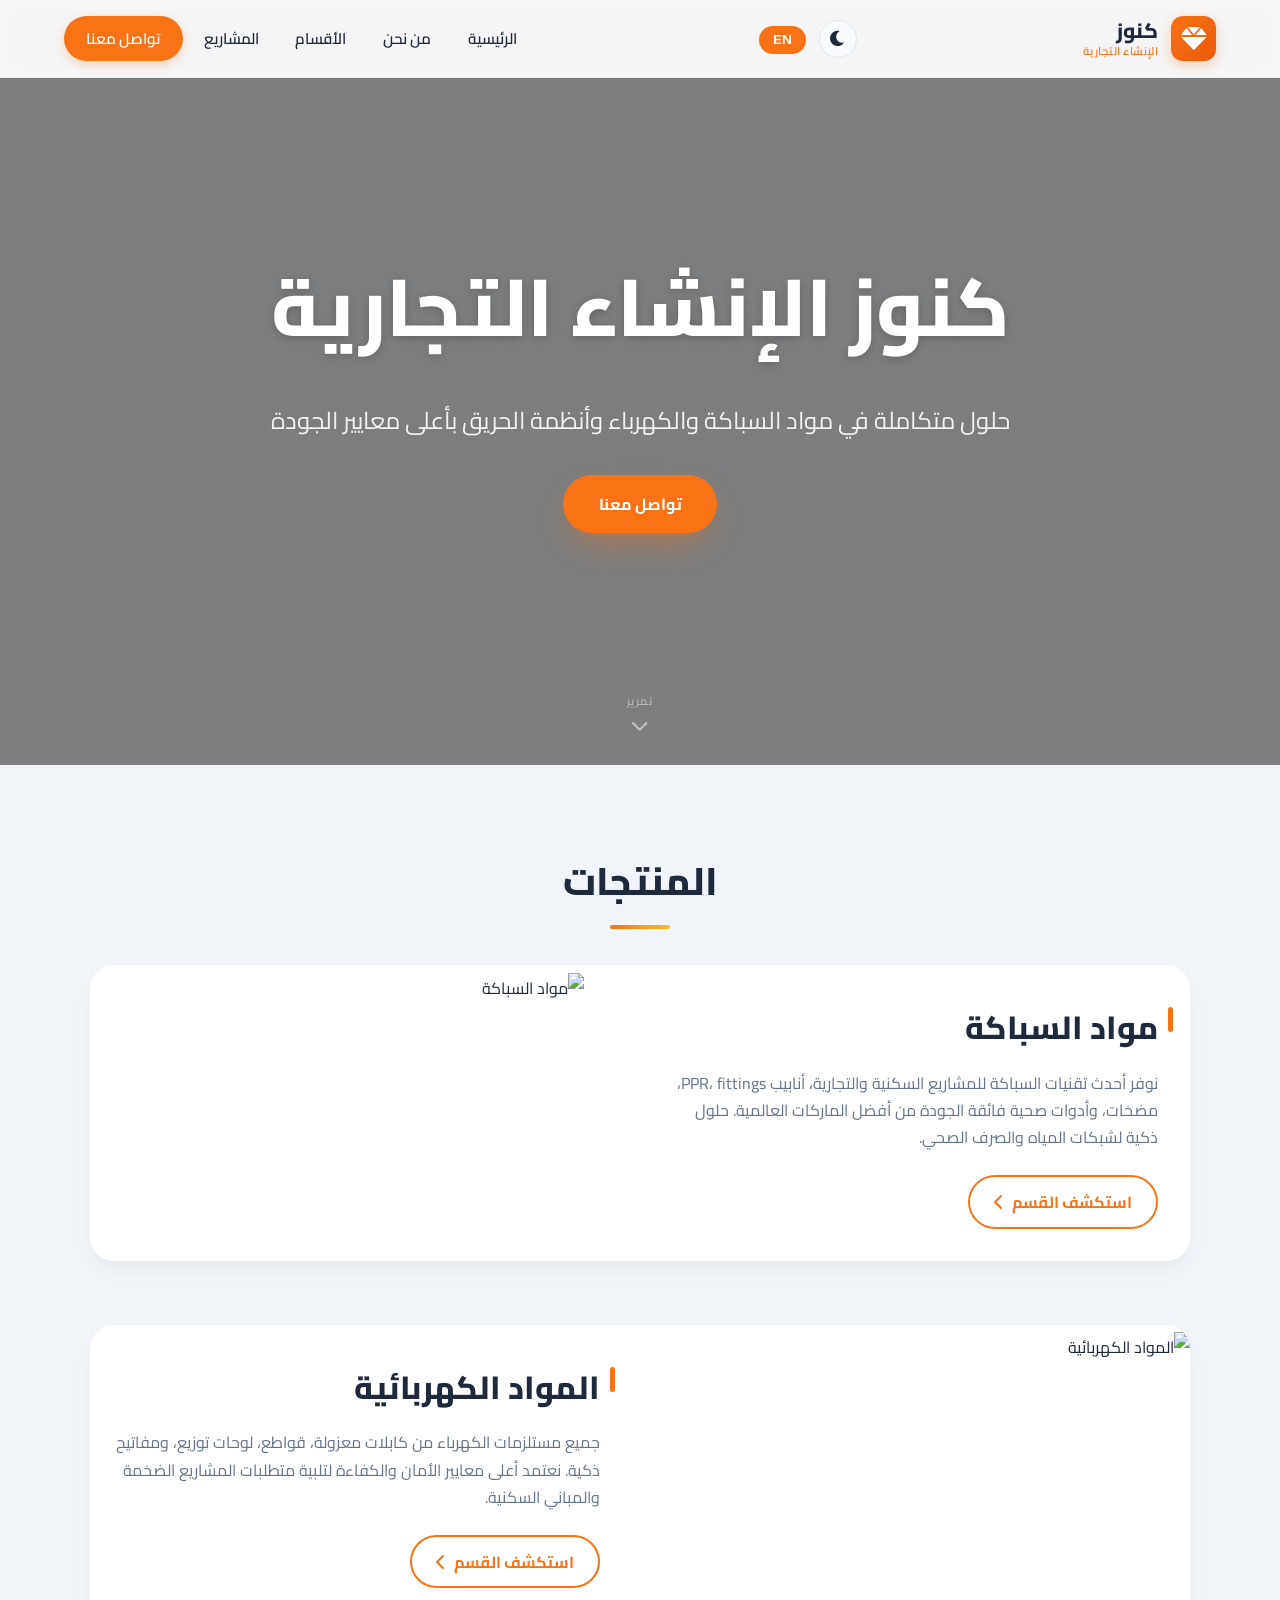
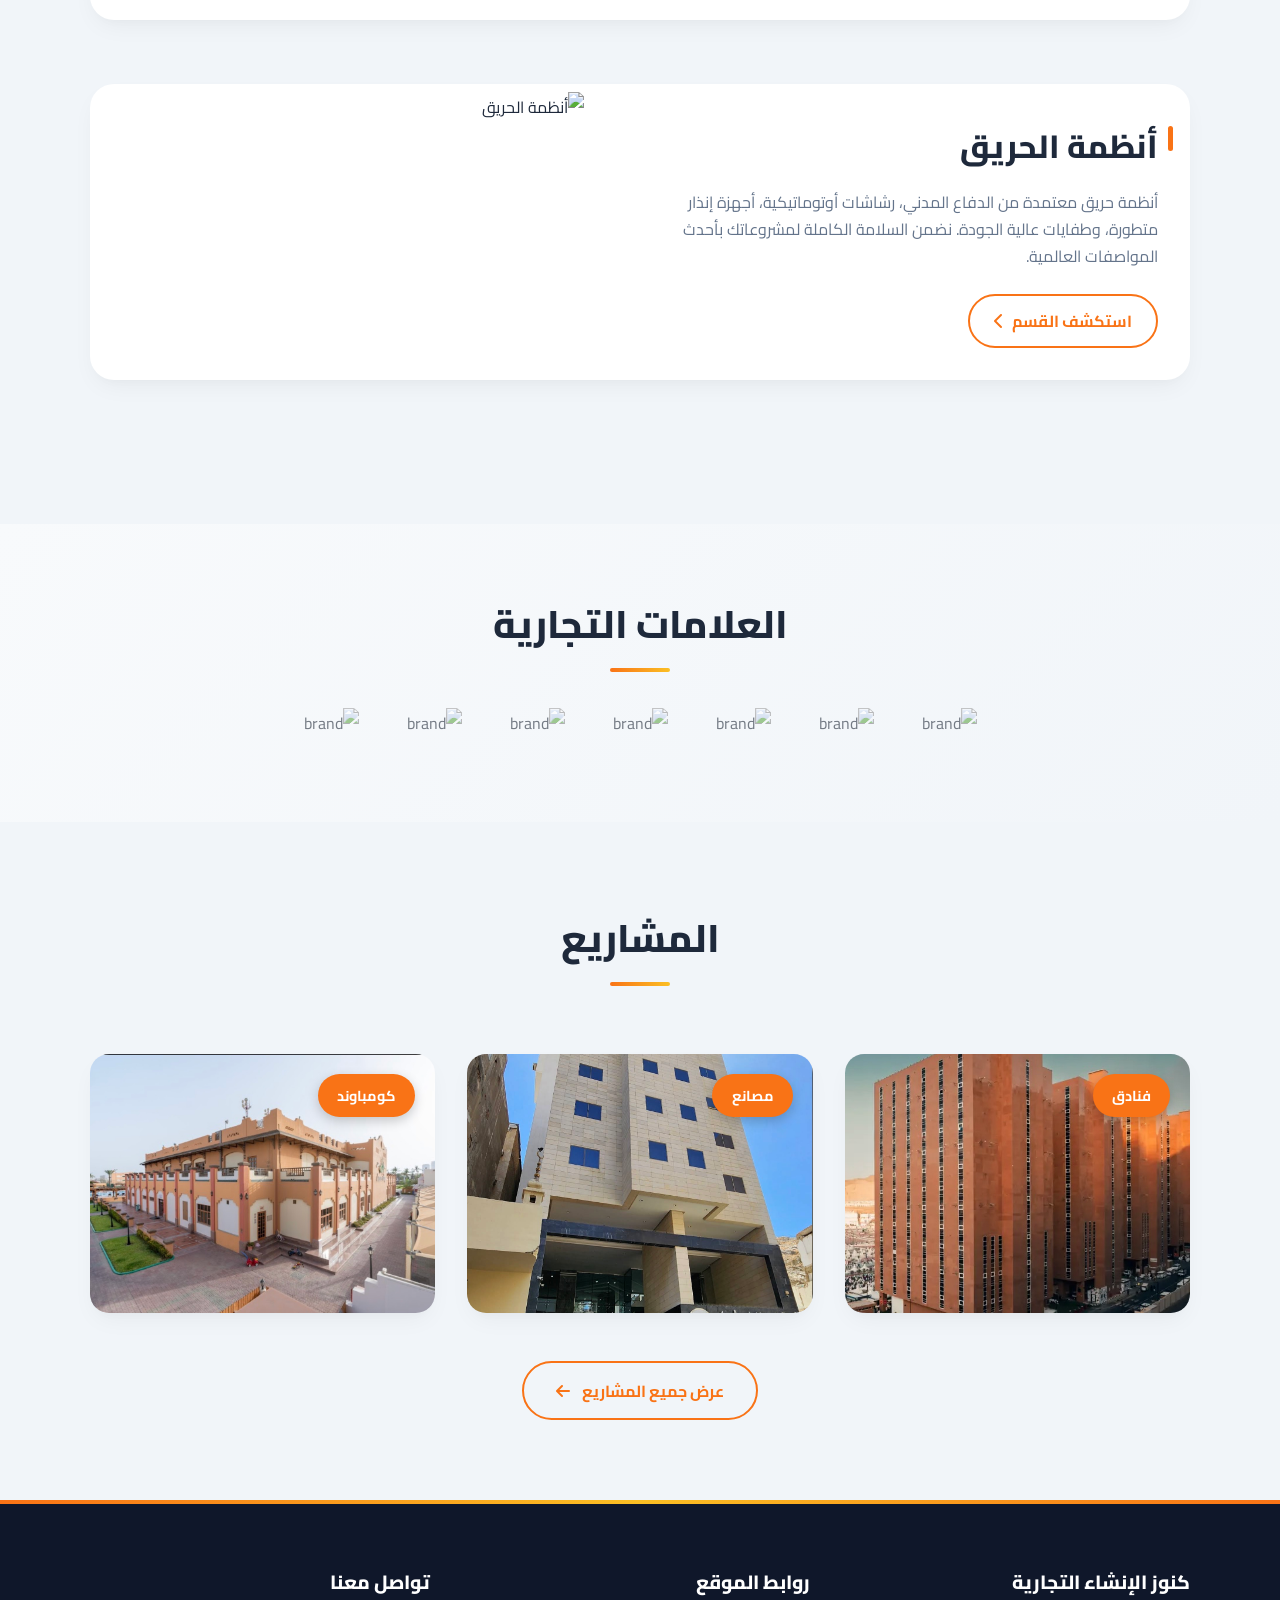
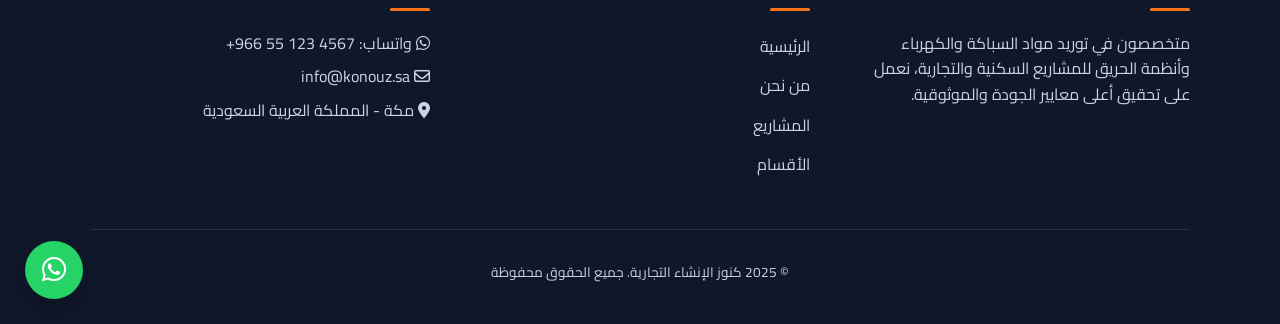
==== index.html @ ad643f0a "Add files via upload" ====
<!DOCTYPE html>
<html lang="ar" dir="rtl">

<head>
    <meta charset="UTF-8">
    <meta name="viewport" content="width=device-width, initial-scale=1.0, viewport-fit=cover">
    <title>كنوز الإنشاء التجارية | مورد معتمد لمواد السباكة والكهرباء وأنظمة الحريق في السعودية</title>
    <meta name="description"
        content="كنوز الإنشاء التجارية - مورد معتمد لمواد السباكة والكهرباء وأنظمة الحريق في السعودية. نوفر حلولاً متكاملة للمشاريع السكنية والتجارية بأعلى معايير الجودة.">
    <link rel="stylesheet" href="https://cdnjs.cloudflare.com/ajax/libs/font-awesome/6.0.0-beta3/css/all.min.css"
        media="all" onload="this.media='all'">
    <noscript>
        <link rel="stylesheet" href="https://cdnjs.cloudflare.com/ajax/libs/font-awesome/6.0.0-beta3/css/all.min.css">
    </noscript>
    <link rel="preconnect" href="https://fonts.googleapis.com">
    <link rel="preconnect" href="https://fonts.gstatic.com" crossorigin>
    <link href="https://fonts.googleapis.com/css2?family=Cairo:wght@400;500;600;700;800&display=swap" rel="stylesheet">
    <link rel="stylesheet" href="css/style.css">
    <style>
        /* ---------- تحسينات بسيطة على الصفحة الرئيسية فقط ---------- */

        .hero-content h1 {
            font-size: clamp(3rem, 7vw, 5rem);
        }

        .hero-content h1 .highlight {
            background: linear-gradient(90deg, var(--primary), #fbbf24);
            background-clip: text;
            -webkit-background-clip: text;
            -webkit-text-fill-color: transparent;
        }

        .hero-content p {
            font-size: clamp(1.2rem, 2.5vw, 1.5rem);
        }

        .hero-btn {
            box-shadow: 0 14px 35px -10px rgba(249, 115, 22, 0.5);
        }

        .hero-btn:hover {
            transform: translateY(-4px);
            box-shadow: 0 22px 40px -12px rgba(249, 115, 22, 0.6);
        }

        .dept {
            transition: var(--transition);
        }

        .dept:hover {
            transform: translateY(-6px);
            box-shadow: var(--card-shadow-hover);
        }

        .dept-img img {
            transition: transform 0.6s ease;
        }

        .dept:hover .dept-img img {
            transform: scale(1.05);
        }

        .project-card {
            transition: var(--transition);
        }

        .project-card:hover {
            transform: translateY(-8px);
            box-shadow: var(--card-shadow-hover);
        }

        .project-card img {
            transition: transform 0.5s;
        }

        .project-card:hover img {
            transform: scale(1.08);
        }

        .brand-logos img {
            transition: var(--transition);
        }

        .brand-logos img:hover {
            transform: scale(1.06);
            opacity: 1;
            filter: grayscale(0);
        }

        /* تحسين مؤشر التمرير */
        .scroll-indicator {
            position: absolute;
            bottom: 30px;
            left: 50%;
            transform: translateX(-50%);
            z-index: 2;
            display: flex;
            flex-direction: column;
            align-items: center;
            gap: 6px;
            color: rgba(255, 255, 255, 0.5);
            font-size: 0.7rem;
            font-weight: 500;
            letter-spacing: 1px;
            animation: bounceDown 2s ease-in-out infinite;
            cursor: pointer;
        }

        .scroll-indicator i {
            font-size: 1.1rem;
        }

        @keyframes bounceDown {

            0%,
            100% {
                transform: translateX(-50%) translateY(0);
                opacity: 0.5;
            }

            50% {
                transform: translateX(-50%) translateY(6px);
                opacity: 1;
            }
        }

        @media (max-width: 950px) {
            .hero-content h1 {
                font-size: clamp(2.5rem, 6vw, 4rem);
            }

            .scroll-indicator {
                display: none;
            }
        }

        @media (max-width: 600px) {
            .hero-content h1 {
                font-size: 2.2rem;
            }

            .hero-content p {
                font-size: 1rem;
            }

            .hero-btn {
                padding: 0.8rem 1.5rem;
                font-size: 0.95rem;
            }
        }
    </style>
</head>

<body>

    <!-- ===== HEADER ===== -->
    <header class="navbar" id="navbar">
        <div class="logo" id="logoLink" style="cursor: pointer;">
            <div class="logo-icon">
                <i class="fas fa-gem"></i>
            </div>
            <div class="logo-text">
                <span class="logo-main">كنوز</span>
                <span class="logo-sub">الإنشاء التجارية</span>
            </div>
        </div>
        <div class="nav-controls">
            <div class="dark-mode-toggle">
                <i class="fas fa-moon" id="darkModeIcon"></i>
            </div>
            <div class="lang-switch">
                <button class="lang-btn" id="langToggle">EN</button>
            </div>
        </div>
        <nav id="mainNav">
            <a href="index.html">الرئيسية</a>
            <a href="about.html">من نحن</a>
            <a href="products.html">الأقسام</a>
            <a href="projects.html">المشاريع</a>
            <a href="contact.html" class="contact-btn">تواصل معنا</a>
        </nav>
        <div class="mobile-menu-btn" id="mobileMenuBtn">
            <i class="fas fa-bars"></i>
        </div>
    </header>

    <!-- ===== HERO ===== -->
    <section class="hero"
        style="background: linear-gradient(rgba(0,0,0,0.5), rgba(0,0,0,0.5)), url('images/hero.jpg'); background-size: cover; background-position: center;">
        <div class="hero-content">
            <h1>
                كنوز <span class="highlight">الإنشاء</span> التجارية
            </h1>
            <p>حلول متكاملة في مواد السباكة والكهرباء وأنظمة الحريق بأعلى معايير الجودة والموثوقية</p>
            <div class="hero-buttons">
                <a href="contact.html" class="hero-btn">
                    تواصل معنا <i class="fas fa-arrow-left"></i>
                </a>
            </div>
        </div>

        <div class="scroll-indicator"
            onclick="document.getElementById('departments').scrollIntoView({behavior:'smooth'})">
            <span>تمرير</span>
            <i class="fas fa-chevron-down"></i>
        </div>
    </section>

    <!-- ===== DEPARTMENTS ===== -->
    <section class="departments" id="departments">
        <div class="section-title reveal" data-key="deptTitle">المنتجات</div>

        <div class="dept reveal">
            <div class="dept-text">
                <h3 data-key="plumbingTitle">مواد السباكة</h3>
                <p data-key="plumbingDesc">نوفر أحدث تقنيات السباكة للمشاريع السكنية والتجارية، أنابيب PPR، fittings،
                    مضخات، وأدوات صحية فائقة الجودة من أفضل الماركات العالمية. حلول ذكية لشبكات المياه والصرف الصحي.</p>
                <a href="plumbing.html" class="dept-btn">استكشف القسم <i class="fas fa-chevron-left"></i></a>
            </div>
            <div class="dept-img">
                <img src="images/pump2.jpeg" alt="مواد السباكة">
            </div>
        </div>

        <div class="dept reverse reveal">
            <div class="dept-text">
                <h3 data-key="electricTitle">المواد الكهربائية</h3>
                <p data-key="electricDesc">جميع مستلزمات الكهرباء من كابلات معزولة، قواطع، لوحات توزيع، ومفاتيح ذكية.
                    نعتمد أعلى معايير الأمان والكفاءة لتلبية متطلبات المشاريع الضخمة والمباني السكنية.</p>
                <a href="electric.html" class="dept-btn">استكشف القسم <i class="fas fa-chevron-left"></i></a>
            </div>
            <div class="dept-img">
                <img src="images/elc2.jpeg" alt="المواد الكهربائية">
            </div>
        </div>

        <div class="dept reveal">
            <div class="dept-text">
                <h3 data-key="fireTitle">أنظمة الحريق</h3>
                <p data-key="fireDesc">أنظمة حريق معتمدة من الدفاع المدني، رشاشات أوتوماتيكية، أجهزة إنذار متطورة،
                    وطفايات عالية الجودة. نضمن السلامة الكاملة لمشروعاتك بأحدث المواصفات العالمية.</p>
                <a href="fire.html" class="dept-btn">استكشف القسم <i class="fas fa-chevron-left"></i></a>
            </div>
            <div class="dept-img">
                <img src="images/fire2.jpeg" alt="أنظمة الحريق">
            </div>
        </div>
    </section>

    <!-- ===== BRANDS ===== -->
    <section class="brands">
        <h2 class="section-title reveal" data-key="brandsTitle">العلامات التجارية</h2>
        <div class="brand-logos">
            <img src="images/hnwell.png" alt="brand">
            <img src="images/saudi.png" alt="brand">
            <img src="images/Grohe.png" alt="brand">
            <img src="images/legrand.png" alt="brand">
            <img src="images/schnidder.png" alt="brand">
            <img src="images/tyco.png" alt="brand">
            <img src="images/Wavin.png" alt="brand">
        </div>
    </section>

    <!-- ===== PROJECTS ===== -->
    <section class="projects" id="projects">
        <h2 class="section-title reveal" data-key="projectsTitle">المشاريع</h2>
        <div class="projects-grid">
            <div class="project-card">
                <div class="project-category">فنادق</div>
                <img src="images/projects/Mena/1.jpg" alt="مشروع فندقي">
            </div>
            <div class="project-card">
                <div class="project-category">مصانع</div>
                <img src="images/projects/Ajiad/1.jpg" alt="مشروع صناعي">
            </div>
            <div class="project-card">
                <div class="project-category">كومباوند</div>
                <img src="images/projects/bsatin/1.jpg" alt="مشروع كومباوند">
            </div>
        </div>
        <div class="projects-btn-wrapper">
            <a href="projects.html" class="projects-view-btn">عرض جميع المشاريع <i class="fas fa-arrow-left"></i></a>
        </div>
    </section>

    <!-- ===== FOOTER ===== -->
    <footer class="footer" id="contact">
        <div class="footer-grid">
            <div>
                <h3>كنوز الإنشاء التجارية</h3>
                <p data-key="footerDesc">متخصصون في توريد مواد السباكة والكهرباء وأنظمة الحريق للمشاريع السكنية
                    والتجارية، نعمل على تحقيق أعلى معايير الجودة والموثوقية.</p>
            </div>
            <div>
                <h3 data-key="footerLinks">روابط الموقع</h3>
                <a href="index.html" data-key="home">الرئيسية</a>
                <a href="about.html">من نحن</a>
                <a href="projects.html">المشاريع</a>
                <a href="products.html">الأقسام</a>
            </div>
            <div>
                <h3 data-key="contactTitle">تواصل معنا</h3>
                <p><i class="fab fa-whatsapp"></i> واتساب: <span dir="ltr">+966 55 123 4567</span></p>
                <p><i class="far fa-envelope"></i> info@konouz.sa</p>
                <p><i class="fas fa-map-marker-alt"></i> <span data-key="location">الرياض - المملكة العربية
                        السعودية</span></p>
            </div>
        </div>
        <p class="copyright">© 2025 <span data-key="copyright">كنوز الإنشاء التجارية. جميع الحقوق محفوظة</span></p>
    </footer>

    <!-- ===== WHATSAPP ===== -->
    <a href="https://wa.me/966551234567" class="whatsapp-btn" target="_blank" aria-label="تواصل عبر واتساب">
        <i class="fab fa-whatsapp"></i>
    </a>

    <!-- ===== SCRIPTS ===== -->
    <script src="js/script.js"></script>
    <script>
        // ===================== REVEAL (محسّن) =====================
        function reveal() {
            document.querySelectorAll('.reveal').forEach((el, index) => {
                const top = el.getBoundingClientRect().top;
                if (top < window.innerHeight - 120) {
                    setTimeout(() => {
                        el.classList.add('active');
                    }, index * 80);
                }
            });
        }

        window.addEventListener('scroll', reveal);
        document.addEventListener('DOMContentLoaded', reveal);

        // ===================== SCROLL INDICATOR =====================
        document.querySelector('.scroll-indicator')?.addEventListener('click', () => {
            document.getElementById('departments').scrollIntoView({ behavior: 'smooth' });
        });
    </script>
</body>

</html>
---- css/style.css ----
/* ========================================
   RESET & BASE STYLES
   ======================================== */

* {
    margin: 0;
    padding: 0;
    box-sizing: border-box;
}

:root {
    --primary: #f97316;
    --primary-dark: #ea580c;
    --primary-light: #ffedd5;
    --secondary: #0f172a;
    --secondary-light: #1e293b;
    --gray-bg: #f1f5f9;
    --gray-light: #f8fafc;
    --text-dark: #1e293b;
    --text-muted: #64748b;
    --text-light: #94a3b8;
    --border-light: #e2e8f0;
    --card-bg: #ffffff;
    --card-shadow: 0 10px 25px -5px rgba(0, 0, 0, 0.05), 0 8px 10px -6px rgba(0, 0, 0, 0.02);
    --card-shadow-hover: 0 25px 35px -12px rgba(0, 0, 0, 0.1);
    --transition: all 0.3s cubic-bezier(0.4, 0, 0.2, 1);
}

body.dark {
    --gray-bg: #0f172a;
    --gray-light: #1e293b;
    --card-bg: #1e293b;
    --text-dark: #f1f5f9;
    --text-muted: #cbd5e1;
    --text-light: #94a3b8;
    --border-light: #334155;
    background: #0f172a;
    color: #f1f5f9;
}

body {
    font-family: 'Cairo', sans-serif;
    direction: rtl;
    background: var(--gray-light);
    color: var(--text-dark);
    overflow-x: hidden;
    transition: background 0.3s, color 0.3s;
}

/* ========================================
   NAVBAR
   ======================================== */

.navbar {
    position: fixed;
    top: 0;
    left: 0;
    width: 100%;
    display: flex;
    justify-content: space-between;
    align-items: center;
    padding: 1rem 5%;
    background: rgba(255, 255, 255, 0.95);
    backdrop-filter: blur(12px);
    z-index: 1100;
    transition: var(--transition);
    border-bottom: 1px solid rgba(0, 0, 0, 0.05);
}

body.dark .navbar {
    background: rgba(15, 23, 42, 0.95);
    border-bottom: 1px solid rgba(255, 255, 255, 0.05);
}

.navbar.scrolled {
    padding: 0.7rem 5%;
    background: rgba(255, 255, 255, 0.98);
    box-shadow: 0 8px 30px rgba(0, 0, 0, 0.08);
}

body.dark .navbar.scrolled {
    background: rgba(15, 23, 42, 0.98);
    box-shadow: 0 8px 30px rgba(0, 0, 0, 0.3);
}

/* Logo */
.logo {
    display: flex;
    align-items: center;
    gap: 0.8rem;
    transition: var(--transition);
    cursor: pointer;
}

.logo:hover {
    transform: translateY(-2px);
}

.logo-icon {
    width: 45px;
    height: 45px;
    background: linear-gradient(135deg, var(--primary), var(--primary-dark));
    border-radius: 12px;
    display: flex;
    align-items: center;
    justify-content: center;
    box-shadow: 0 4px 12px rgba(249, 115, 22, 0.3);
}

.logo-icon i {
    font-size: 1.6rem;
    color: white;
}

.logo-text {
    display: flex;
    flex-direction: column;
    line-height: 1.2;
}

.logo-main {
    font-size: 1.3rem;
    font-weight: 800;
    color: var(--text-dark);
}

.logo-sub {
    font-size: 0.7rem;
    font-weight: 600;
    color: var(--primary);
    letter-spacing: 0.5px;
}

body.dark .logo-main {
    color: white;
}

/* Nav Controls */
.nav-controls {
    display: flex;
    gap: 0.8rem;
    align-items: center;
}

.lang-btn {
    background: var(--primary);
    border: none;
    cursor: pointer;
    font-size: 0.85rem;
    font-weight: 600;
    padding: 0.4rem 0.9rem;
    border-radius: 30px;
    transition: var(--transition);
    color: white;
}

.lang-btn:hover {
    background: var(--primary-dark);
    transform: scale(1.02);
}

.dark-mode-toggle {
    background: var(--gray-light);
    border: 1px solid var(--border-light);
    border-radius: 50%;
    width: 38px;
    height: 38px;
    display: flex;
    align-items: center;
    justify-content: center;
    cursor: pointer;
    transition: var(--transition);
}

.dark-mode-toggle i {
    font-size: 1.1rem;
    color: var(--text-dark);
}

.dark-mode-toggle:hover {
    background: var(--primary-light);
    border-color: var(--primary);
}

.dark-mode-toggle:hover i {
    color: var(--primary);
}

/* Navigation Links */
nav {
    display: flex;
    align-items: center;
    gap: 0.3rem;
}

nav a {
    text-decoration: none;
    font-weight: 600;
    font-size: 0.95rem;
    padding: 0.5rem 1rem;
    border-radius: 40px;
    color: var(--text-dark);
    transition: var(--transition);
}

nav a:not(.contact-btn):hover {
    background: var(--primary-light);
    color: var(--primary);
}

.contact-btn {
    background: var(--primary);
    color: white !important;
    padding: 0.5rem 1.4rem !important;
    border-radius: 40px;
    box-shadow: 0 4px 10px rgba(249, 115, 22, 0.25);
}

.contact-btn:hover {
    background: var(--primary-dark);
    transform: translateY(-2px);
    box-shadow: 0 6px 15px rgba(249, 115, 22, 0.35);
}

.mobile-menu-btn {
    display: none;
    font-size: 1.5rem;
    cursor: pointer;
    color: var(--text-dark);
}

/* ========================================
   HERO SECTION
   ======================================== */

.hero {
    height: 85vh;
    min-height: 550px;
    display: flex;
    align-items: center;
    justify-content: center;
    text-align: center;
    position: relative;
    background: linear-gradient(135deg, rgba(15, 23, 42, 0.8), rgba(15, 23, 42, 0.6));
    background-size: cover;
    background-position: center;
    margin-top: 0;
}

.hero-content {
    max-width: 850px;
    padding: 0 1.5rem;
    animation: fadeInUp 1s ease-out;
}

.hero h1 {
    font-size: clamp(2rem, 6vw, 4rem);
    font-weight: 800;
    margin-bottom: 1rem;
    color: white;
    text-shadow: 0 2px 10px rgba(0, 0, 0, 0.2);
}

.hero p {
    font-size: clamp(1rem, 2.5vw, 1.25rem);
    margin-bottom: 2rem;
    color: rgba(255, 255, 255, 0.9);
}

.hero-btn {
    background: var(--primary);
    color: white;
    padding: 0.9rem 2.2rem;
    border-radius: 50px;
    text-decoration: none;
    font-weight: 700;
    display: inline-flex;
    align-items: center;
    gap: 10px;
    transition: var(--transition);
    box-shadow: 0 12px 25px -12px rgba(0, 0, 0, 0.3);
}

.hero-btn:hover {
    background: var(--primary-dark);
    transform: translateY(-4px);
    box-shadow: 0 20px 30px -12px rgba(249, 115, 22, 0.4);
}

@keyframes fadeInUp {
    from {
        opacity: 0;
        transform: translateY(35px);
    }

    to {
        opacity: 1;
        transform: translateY(0);
    }
}

/* Scroll Indicator */
.scroll-indicator {
    position: absolute;
    bottom: 30px;
    left: 50%;
    transform: translateX(-50%);
    z-index: 2;
    display: flex;
    flex-direction: column;
    align-items: center;
    gap: 6px;
    color: rgba(255, 255, 255, 0.5);
    font-size: 0.7rem;
    font-weight: 500;
    letter-spacing: 1px;
    animation: bounceDown 2s ease-in-out infinite;
    cursor: pointer;
}

.scroll-indicator i {
    font-size: 1.1rem;
}

@keyframes bounceDown {

    0%,
    100% {
        transform: translateX(-50%) translateY(0);
        opacity: 0.5;
    }

    50% {
        transform: translateX(-50%) translateY(6px);
        opacity: 1;
    }
}

/* ========================================
   SECTION TITLES
   ======================================== */

.section-title {
    font-size: clamp(1.8rem, 4vw, 2.4rem);
    font-weight: 800;
    position: relative;
    display: inline-block;
    margin-bottom: 3rem;
    color: var(--text-dark);
    text-align: center;
    width: 100%;
}

.section-title:after {
    content: '';
    position: absolute;
    bottom: -12px;
    right: 50%;
    transform: translateX(50%);
    width: 60px;
    height: 4px;
    background: linear-gradient(90deg, var(--primary), #fbbf24);
    border-radius: 4px;
}

/* ========================================
   DEPARTMENTS
   ======================================== */

.departments {
    padding: 5rem 7%;
    background: var(--gray-bg);
}

.dept {
    display: flex;
    align-items: center;
    gap: 4rem;
    margin-bottom: 4rem;
    background: var(--card-bg);
    border-radius: 1.5rem;
    overflow: hidden;
    box-shadow: var(--card-shadow);
    transition: var(--transition);
}

.dept:hover {
    box-shadow: var(--card-shadow-hover);
    transform: translateY(-5px);
}

.dept.reverse {
    flex-direction: row-reverse;
}

.dept-text {
    flex: 1;
    padding: 2rem 2rem 2rem 1rem;
}

.dept-text h3 {
    font-size: clamp(1.5rem, 3vw, 2rem);
    font-weight: 800;
    color: var(--text-dark);
    margin-bottom: 0.8rem;
    position: relative;
    display: inline-block;
}

.dept-text h3:before {
    content: '';
    position: absolute;
    right: -15px;
    top: 10px;
    width: 5px;
    height: 25px;
    background: var(--primary);
    border-radius: 5px;
}

.dept-text p {
    font-size: 1rem;
    line-height: 1.7;
    color: var(--text-muted);
    margin-bottom: 1.5rem;
}

.dept-btn {
    background: transparent;
    color: var(--primary);
    border: 2px solid var(--primary);
    padding: 0.6rem 1.5rem;
    border-radius: 40px;
    text-decoration: none;
    font-weight: 700;
    transition: var(--transition);
    display: inline-flex;
    align-items: center;
    gap: 8px;
}

.dept-btn:hover {
    background: var(--primary);
    color: white;
    transform: translateX(-5px);
}

.dept-img {
    flex: 1;
    min-height: 280px;
    overflow: hidden;
}

.dept-img img {
    width: 100%;
    height: 100%;
    object-fit: cover;
    transition: transform 0.5s ease;
}

.dept:hover .dept-img img {
    transform: scale(1.05);
}

/* ========================================
   BRANDS
   ======================================== */

.brands {
    padding: 4rem 7%;
    text-align: center;
    background: linear-gradient(135deg, var(--gray-light) 0%, var(--gray-bg) 100%);
}

.brand-logos {
    display: flex;
    justify-content: center;
    gap: 3rem;
    flex-wrap: wrap;
    align-items: center;
}

.brand-logos img {
    height: 50px;
    opacity: 0.6;
    filter: grayscale(0.2);
    transition: var(--transition);
}

.brand-logos img:hover {
    opacity: 1;
    filter: grayscale(0);
    transform: scale(1.05);
}

/* ========================================
   PROJECTS
   ======================================== */

.projects {
    padding: 5rem 7%;
    background: var(--gray-bg);
    text-align: center;
}

.projects-grid {
    display: grid;
    grid-template-columns: repeat(auto-fit, minmax(300px, 1fr));
    gap: 2rem;
    margin-top: 2rem;
}

.project-card {
    position: relative;
    border-radius: 1.2rem;
    overflow: hidden;
    cursor: pointer;
    box-shadow: var(--card-shadow);
    transition: var(--transition);
    aspect-ratio: 4 / 3;
}

.project-card img {
    width: 100%;
    height: 100%;
    object-fit: cover;
    transition: transform 0.5s;
    display: block;
}

.project-card:hover {
    transform: translateY(-8px);
    box-shadow: var(--card-shadow-hover);
}

.project-card:hover img {
    transform: scale(1.08);
}

.project-category {
    position: absolute;
    top: 20px;
    right: 20px;
    background: var(--primary);
    color: white;
    padding: 0.5rem 1.2rem;
    border-radius: 40px;
    font-weight: 700;
    font-size: 0.9rem;
    z-index: 2;
    box-shadow: 0 4px 12px rgba(0, 0, 0, 0.2);
}

.projects-btn-wrapper {
    text-align: center;
    margin-top: 3rem;
}

.projects-view-btn {
    display: inline-flex;
    align-items: center;
    gap: 0.8rem;
    background: transparent;
    border: 2px solid var(--primary);
    color: var(--primary);
    padding: 0.8rem 2rem;
    border-radius: 50px;
    text-decoration: none;
    font-weight: 700;
    transition: var(--transition);
}

.projects-view-btn:hover {
    background: var(--primary);
    color: white;
    transform: translateX(-5px);
    gap: 1rem;
}

/* ========================================
   FOOTER
   ======================================== */

.footer {
    background: var(--secondary);
    color: #e2e8f0;
    padding: 4rem 7% 2rem;
    position: relative;
}

.footer::before {
    content: '';
    position: absolute;
    top: 0;
    left: 0;
    right: 0;
    height: 4px;
    background: linear-gradient(90deg, var(--primary), #fbbf24, var(--primary));
}

.footer-grid {
    display: grid;
    grid-template-columns: repeat(auto-fit, minmax(220px, 1fr));
    gap: 2.5rem;
    margin-bottom: 2.5rem;
}

.footer h3 {
    color: white;
    font-weight: 800;
    margin-bottom: 1.2rem;
    font-size: 1.2rem;
}

.footer h3:after {
    content: '';
    width: 40px;
    height: 3px;
    background: var(--primary);
    display: block;
    margin-top: 8px;
    border-radius: 4px;
}

.footer p {
    color: #cbd5e1;
    line-height: 1.6;
    margin: 0.5rem 0;
}

.footer a {
    display: block;
    color: #cbd5e1;
    text-decoration: none;
    margin: 0.6rem 0;
    transition: 0.2s;
}

.footer a:hover {
    color: var(--primary);
    transform: translateX(-5px);
}

.copyright {
    text-align: center;
    border-top: 1px solid rgba(255, 255, 255, 0.1);
    padding-top: 2rem;
    margin-top: 1rem;
    font-size: 0.85rem;
    color: #94a3b8;
}

/* ========================================
   WHATSAPP BUTTON
   ======================================== */

.whatsapp-btn {
    position: fixed;
    bottom: 25px;
    left: 25px;
    background: #25D366;
    width: 58px;
    height: 58px;
    border-radius: 30px;
    display: flex;
    align-items: center;
    justify-content: center;
    font-size: 28px;
    color: white;
    text-decoration: none;
    box-shadow: 0 10px 25px rgba(0, 0, 0, 0.2);
    transition: all 0.2s;
    z-index: 1100;
}

.whatsapp-btn:hover {
    transform: scale(1.08);
    background: #20b859;
}

/* ========================================
   REVEAL ANIMATION
   ======================================== */

.reveal {
    opacity: 0;
    transform: translateY(40px);
    transition: all 0.9s ease;
}

.reveal.active {
    opacity: 1;
    transform: translateY(0);
}

/* ========================================
   PAGE TRANSITION
   ======================================== */

.page-transition {
    animation: fadePageIn 0.5s ease-out forwards;
}

@keyframes fadePageIn {
    0% {
        opacity: 0;
        transform: translateY(20px);
    }

    100% {
        opacity: 1;
        transform: translateY(0);
    }
}

.page-exit {
    animation: fadePageOut 0.3s ease-in forwards;
}

@keyframes fadePageOut {
    0% {
        opacity: 1;
        transform: translateY(0);
    }

    100% {
        opacity: 0;
        transform: translateY(-15px);
    }
}

/* ========================================
   RTL/LTR SUPPORT
   ======================================== */

body[dir="ltr"] {
    direction: ltr;
    text-align: left;
}

body[dir="ltr"] .section-title:after {
    right: auto;
    left: 50%;
    transform: translateX(-50%);
}

body[dir="ltr"] .dept-text h3:before {
    right: auto;
    left: -15px;
}

body[dir="ltr"] .hero-btn i,
body[dir="ltr"] .dept-btn i,
body[dir="ltr"] .projects-view-btn i {
    transform: rotate(180deg);
}

body[dir="ltr"] .footer a:hover {
    transform: translateX(5px);
}

/* ========================================
   RESPONSIVE
   ======================================== */

@media (max-width: 950px) {
    .navbar {
        flex-wrap: wrap;
        padding: 0.8rem 5%;
    }

    .mobile-menu-btn {
        display: block;
    }

    nav {
        display: none;
        width: 100%;
        flex-direction: column;
        gap: 0.8rem;
        padding: 1rem 0;
    }

    nav.show {
        display: flex;
    }

    .nav-controls {
        margin-right: auto;
    }

    .dept,
    .dept.reverse {
        flex-direction: column;
        text-align: center;
    }

    .dept-text h3:before {
        display: none;
    }

    .dept-text {
        padding: 1.8rem;
        text-align: center;
    }

    .dept-btn {
        justify-content: center;
    }

    .hero {
        height: 70vh;
    }

    .scroll-indicator {
        display: none;
    }
}

@media (max-width: 768px) {
    .logo-icon {
        width: 38px;
        height: 38px;
    }

    .logo-icon i {
        font-size: 1.3rem;
    }

    .logo-main {
        font-size: 1rem;
    }

    .logo-sub {
        font-size: 0.6rem;
    }

    .project-category {
        top: 12px;
        right: 12px;
        padding: 0.3rem 0.9rem;
        font-size: 0.8rem;
    }

    .projects-view-btn {
        padding: 0.6rem 1.5rem;
        font-size: 0.9rem;
    }
}

@media (max-width: 600px) {

    .departments,
    .brands,
    .projects {
        padding: 3rem 5%;
    }

    .dept-text h3 {
        font-size: 1.5rem;
    }

    .brand-logos {
        gap: 1.5rem;
    }

    .brand-logos img {
        height: 35px;
    }

    .projects-grid {
        gap: 1rem;
    }

    .project-card img {
        height: 200px;
    }
}
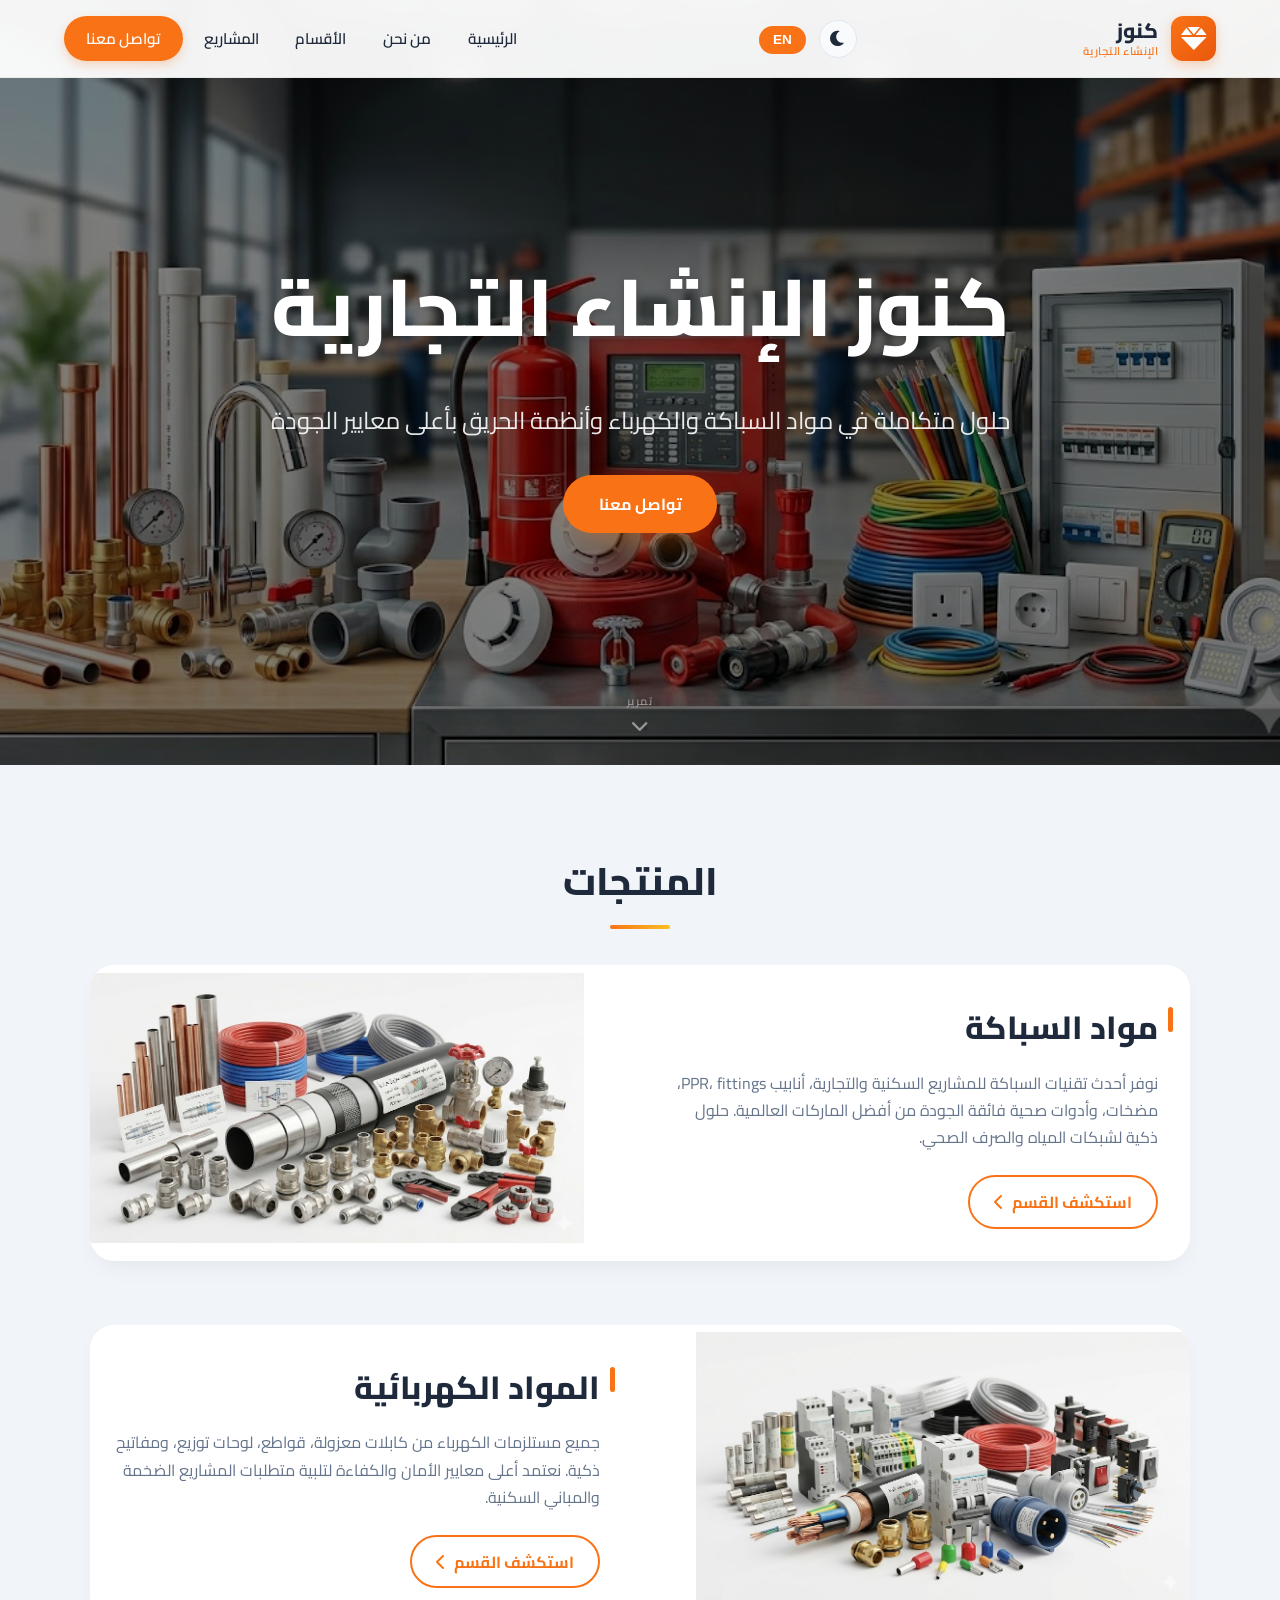
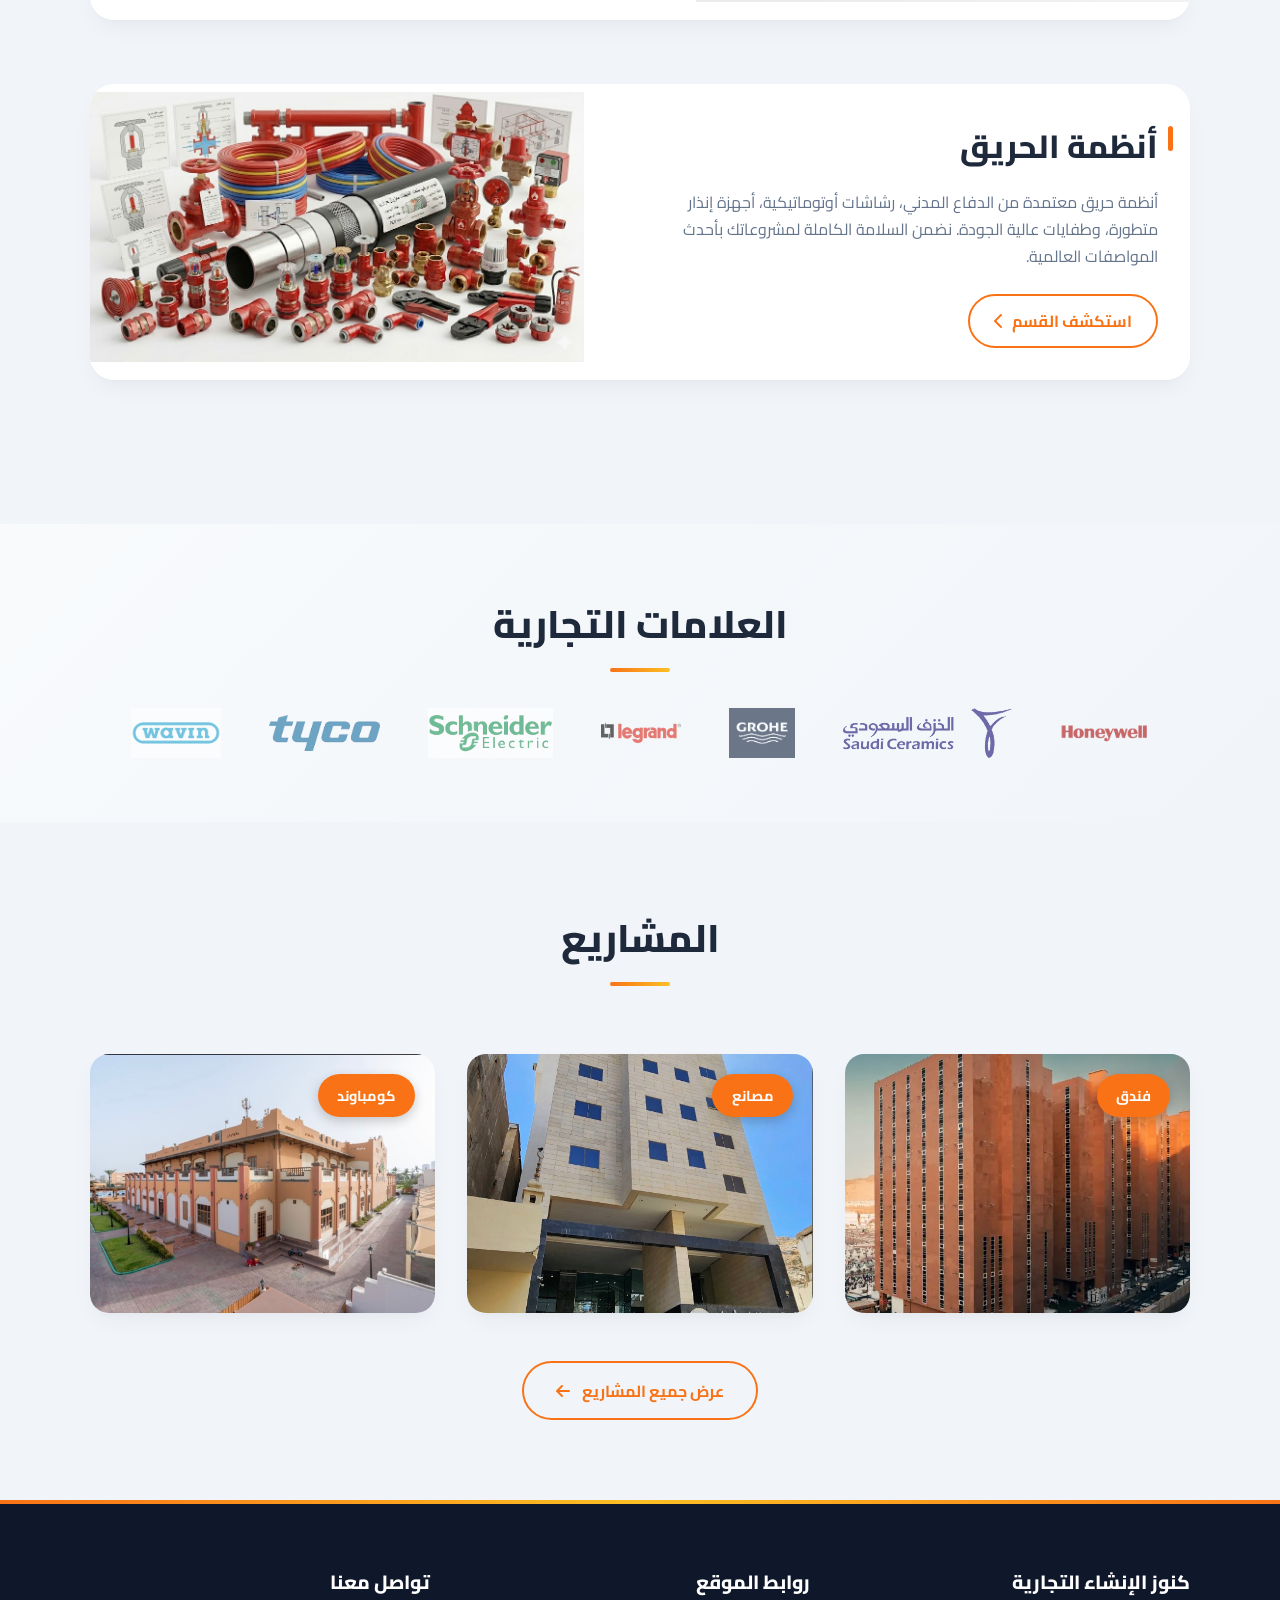
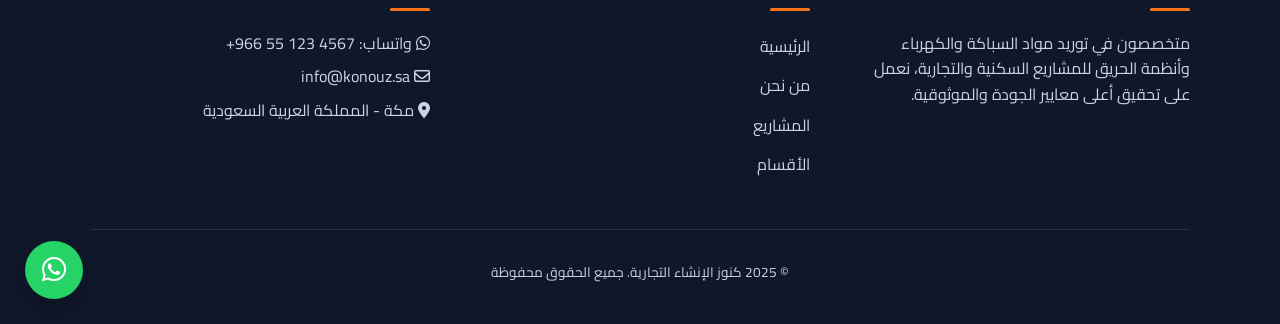
==== commit 1f506290: "Update index.html" ====
--- a/index.html
+++ b/index.html
@@ -7,8 +7,7 @@
     <title>كنوز الإنشاء التجارية | مورد معتمد لمواد السباكة والكهرباء وأنظمة الحريق في السعودية</title>
     <meta name="description"
         content="كنوز الإنشاء التجارية - مورد معتمد لمواد السباكة والكهرباء وأنظمة الحريق في السعودية. نوفر حلولاً متكاملة للمشاريع السكنية والتجارية بأعلى معايير الجودة.">
-    <link rel="stylesheet" href="https://cdnjs.cloudflare.com/ajax/libs/font-awesome/6.0.0-beta3/css/all.min.css"
-        media="all" onload="this.media='all'">
+    <link rel="stylesheet" href="https://cdnjs.cloudflare.com/ajax/libs/font-awesome/6.0.0-beta3/css/all.min.css">
     <noscript>
         <link rel="stylesheet" href="https://cdnjs.cloudflare.com/ajax/libs/font-awesome/6.0.0-beta3/css/all.min.css">
     </noscript>
@@ -266,15 +265,15 @@
         <h2 class="section-title reveal" data-key="projectsTitle">المشاريع</h2>
         <div class="projects-grid">
             <div class="project-card">
-                <div class="project-category">فنادق</div>
+                <div class="project-category" data-key="tagHotel">فندق</div>
                 <img src="images/projects/Mena/1.jpg" alt="مشروع فندقي">
             </div>
             <div class="project-card">
-                <div class="project-category">مصانع</div>
+                <div class="project-category" data-key="tagFactorys">مصانع</div>
                 <img src="images/projects/Ajiad/1.jpg" alt="مشروع صناعي">
             </div>
             <div class="project-card">
-                <div class="project-category">كومباوند</div>
+                <div class="project-category" data-key="tagCompound">كومباوند</div>
                 <img src="images/projects/bsatin/1.jpg" alt="مشروع كومباوند">
             </div>
         </div>
@@ -339,4 +338,4 @@
     </script>
 </body>
 
-</html>+</html>
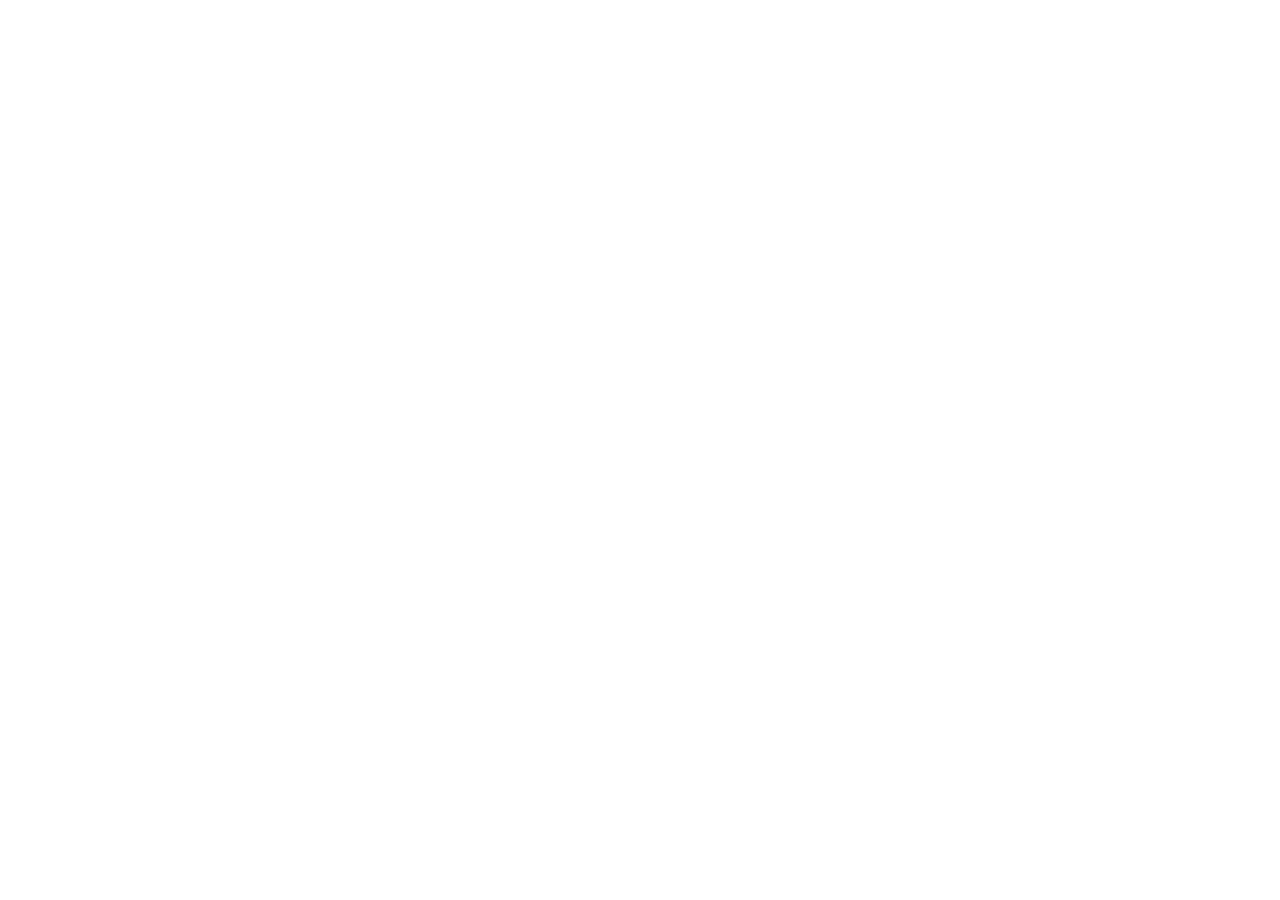
==== commit 949b2724: "Update index.html" ====
--- a/index.html
+++ b/index.html
@@ -7,10 +7,9 @@
     <title>كنوز الإنشاء التجارية | مورد معتمد لمواد السباكة والكهرباء وأنظمة الحريق في السعودية</title>
     <meta name="description"
         content="كنوز الإنشاء التجارية - مورد معتمد لمواد السباكة والكهرباء وأنظمة الحريق في السعودية. نوفر حلولاً متكاملة للمشاريع السكنية والتجارية بأعلى معايير الجودة.">
-    <link rel="stylesheet" href="https://cdnjs.cloudflare.com/ajax/libs/font-awesome/6.0.0-beta3/css/all.min.css">
+    <link rel="stylesheet" href="css/all.min.css">
     <noscript>
-        <link rel="stylesheet" href="https://cdnjs.cloudflare.com/ajax/libs/font-awesome/6.0.0-beta3/css/all.min.css">
-    </noscript>
+        <link rel="stylesheet" href="css/all.min.css">
     <link rel="preconnect" href="https://fonts.googleapis.com">
     <link rel="preconnect" href="https://fonts.gstatic.com" crossorigin>
     <link href="https://fonts.googleapis.com/css2?family=Cairo:wght@400;500;600;700;800&display=swap" rel="stylesheet">
